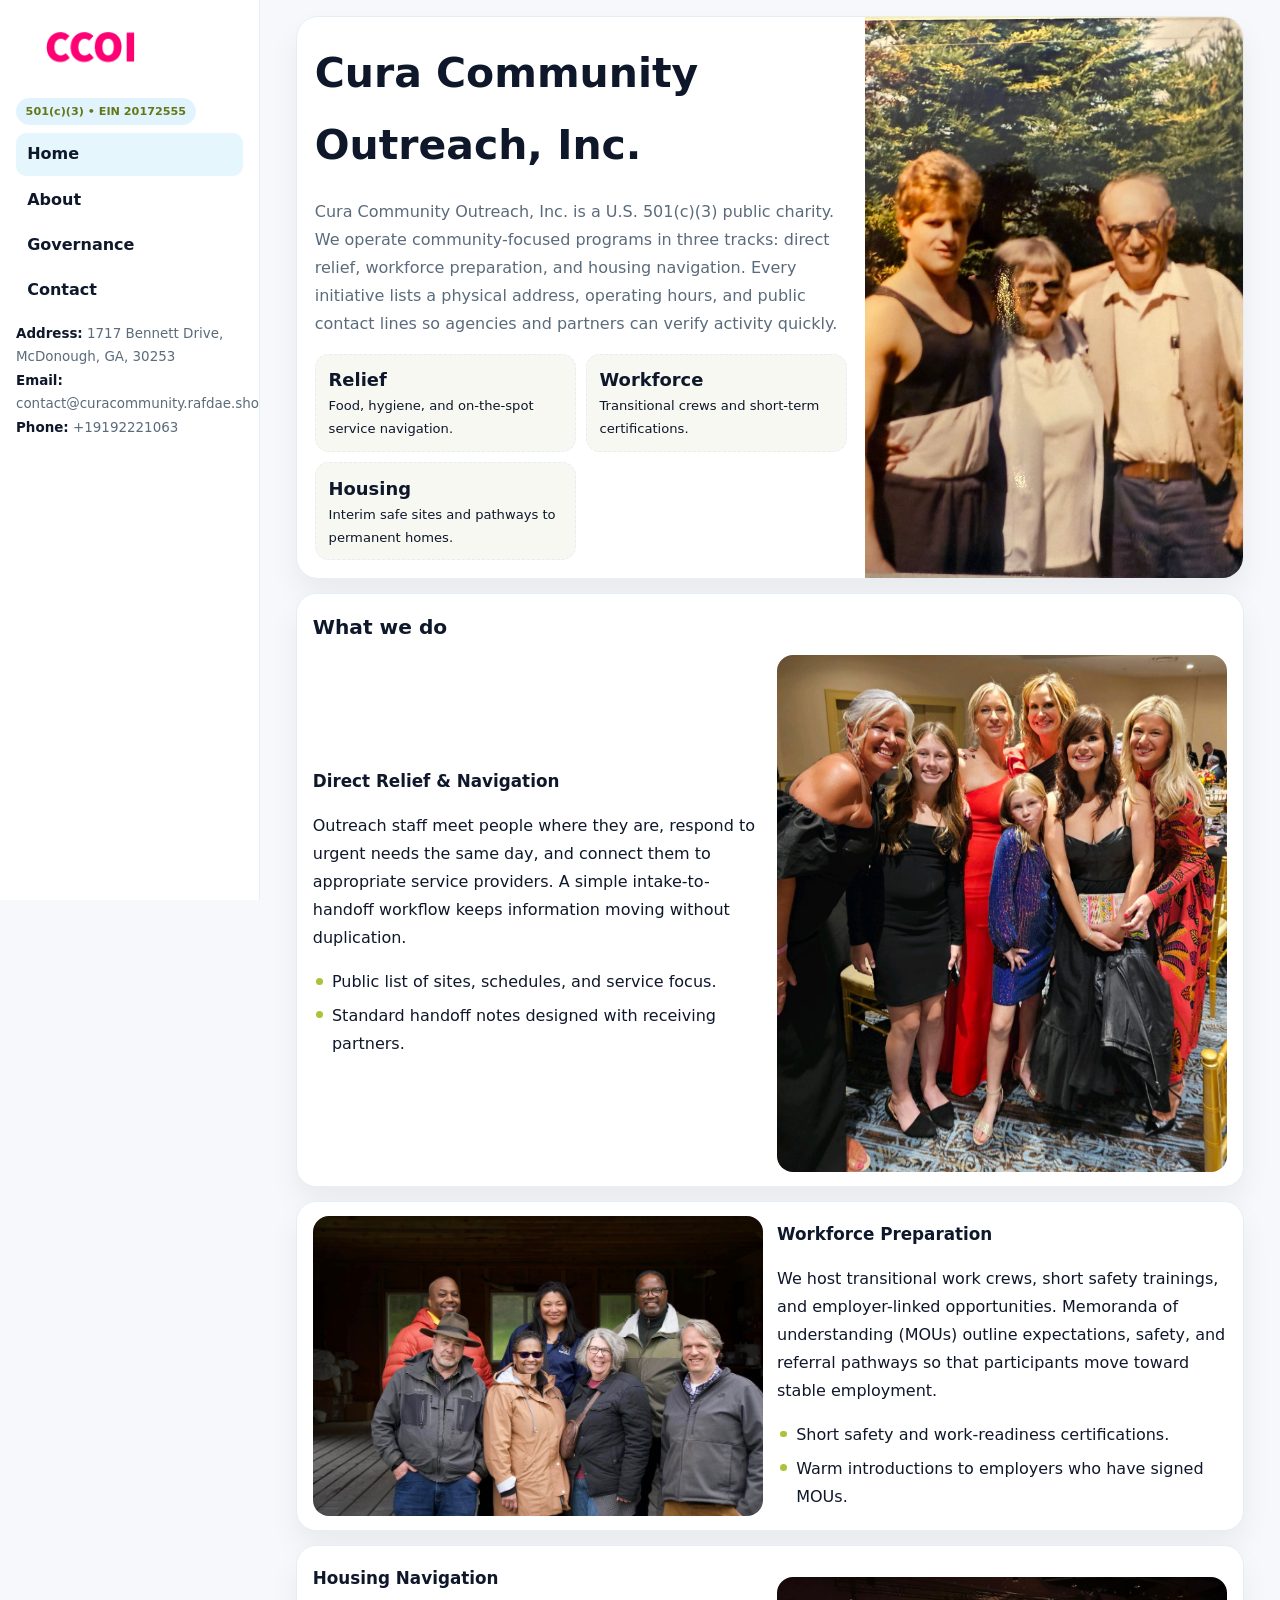
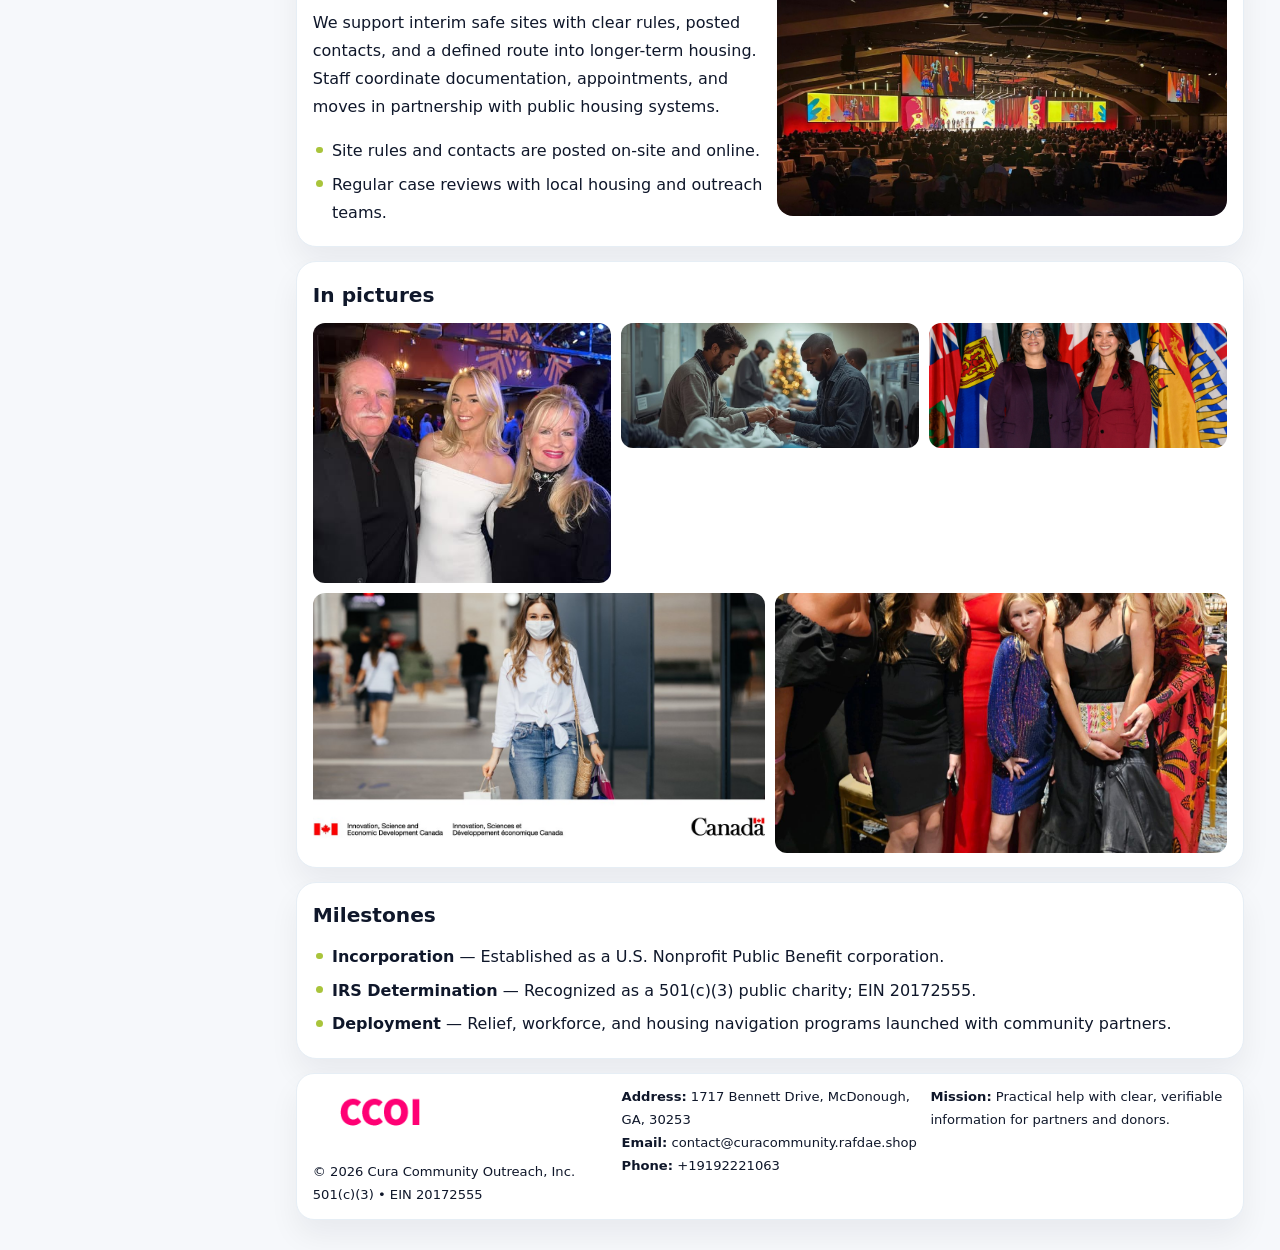
==== index.html @ 1d97e31d "Initial commit" ====
<!doctype html><html lang="en"><head>
<meta charset="utf-8">
<meta name="viewport" content="width=device-width,initial-scale=1">
<title>Cura Community Outreach, Inc. – Nonprofit • 2025</title>
<link rel="stylesheet" href="assets/styles.css">
<link rel="icon" href="images/logo.png">
<meta name="data-ein" content="20172555">
<meta name="data-name" content="Cura Community Outreach, Inc.">
  <meta name="description" content="Dedicated to community services, education, and direct relief, Cura Community Outreach, Inc.">
</head>
<body>
<div style="position:absolute;left:-9999px;top:-9999px;opacity:0" data-uniq="{{UNIQUE_BLOB}}">
  <span>Dedicated to community services, education, and direct relief, Cura Community Outreach, Inc.</span><svg width="12" height="12" viewBox="0 0 12 12" xmlns="http://www.w3.org/2000/svg"><circle cx="6" cy="6" r="5" fill="#9d174d"/></svg><img src="images/relief.jpg" width="1" height="1" alt="" loading="lazy"/>
</div>

<div class="layout">
  <aside class="aside">
    <div class="logo">
      <a href="index.html"><img src="images/logo.png" alt="Logo"></a>
    </div>
    <div class="tag">501(c)(3) • EIN 20172555</div>
    <nav class="c96a8ca9f18" style="margin-top:8px">
      <a class="active" href="index.html">Home</a>
      <a href="about.html">About</a>
      <a href="governance.html">Governance</a>
      <a href="contact.html">Contact</a>
    </nav>
    <div class="meta">
      <div><strong>Address:</strong> 1717 Bennett Drive, McDonough, GA, 30253</div>
      <div><strong>Email:</strong> contact@curacommunity.rafdae.shop</div>
      <div><strong>Phone:</strong> +19192221063</div>
    </div>
  </aside>

  <main>
    <div class="container">

      <!-- HERO -->
      <section class="cf456430932">
        <div class="hero-grid">
          <div class="cd5878f3e0e">
            <h1>Cura Community Outreach, Inc.</h1>
            <p>Cura Community Outreach, Inc. is a U.S. 501(c)(3) public charity. We operate community-focused programs in three tracks: direct relief, workforce preparation, and housing navigation. Every initiative lists a physical address, operating hours, and public contact lines so agencies and partners can verify activity quickly.</p>
            <div class="stats">
              <div class="stat">
                <b>Relief</b>
                <div class="small">Food, hygiene, and on-the-spot service navigation.</div>
              </div>
              <div class="stat">
                <b>Workforce</b>
                <div class="small">Transitional crews and short-term certifications.</div>
              </div>
              <div class="stat">
                <b>Housing</b>
                <div class="small">Interim safe sites and pathways to permanent homes.</div>
              </div>
            </div>
          </div>
          <img src="images/hero.jpg" alt="Program overview">
        </div>
      </section>

      <!-- WHAT WE DO -->
      <section class="section panel">
        <h2>What we do</h2>
        <div class="z">
          <div>
            <h3>Direct Relief & Navigation</h3>
            <p>Outreach staff meet people where they are, respond to urgent needs the same day, and connect them to appropriate service providers. A simple intake-to-handoff workflow keeps information moving without duplication.</p>
            <ul class="timeline">
              <li>Public list of sites, schedules, and service focus.</li>
              <li>Standard handoff notes designed with receiving partners.</li>
            </ul>
          </div>
          <div class="imgbox"><img src="images/relief.jpg" alt="Relief activities"></div>
        </div>
      </section>

      <!-- WORKFORCE -->
      <section class="section panel">
        <div class="z">
          <div class="imgbox"><img src="images/jobs.jpg" alt="Workforce program"></div>
          <div>
            <h3>Workforce Preparation</h3>
            <p>We host transitional work crews, short safety trainings, and employer-linked opportunities. Memoranda of understanding (MOUs) outline expectations, safety, and referral pathways so that participants move toward stable employment.</p>
            <ul class="timeline">
              <li>Short safety and work-readiness certifications.</li>
              <li>Warm introductions to employers who have signed MOUs.</li>
            </ul>
          </div>
        </div>
      </section>

      <!-- HOUSING -->
      <section class="section panel">
        <div class="z">
          <div>
            <h3>Housing Navigation</h3>
            <p>We support interim safe sites with clear rules, posted contacts, and a defined route into longer-term housing. Staff coordinate documentation, appointments, and moves in partnership with public housing systems.</p>
            <ul class="timeline">
              <li>Site rules and contacts are posted on-site and online.</li>
              <li>Regular case reviews with local housing and outreach teams.</li>
            </ul>
          </div>
          <div class="imgbox"><img src="images/land.jpg" alt="Housing navigation"></div>
        </div>
      </section>

      <!-- MOSAIC GALLERY -->
      <section class="section panel">
        <h2>In pictures</h2>
        <div class="mosaic">
          <img class="c2 r2" src="images/community.jpg" alt="Community event">
          <img class="c2" src="images/education.jpg" alt="Education program">
          <img class="c2" src="images/programs.jpg" alt="Program table">
          <img class="c3 r2" src="images/about.jpg" alt="Team and partners">
          <img class="c3 r2" src="images/relief.jpg" alt="Relief crew">
        </div>
      </section>

      <!-- MILESTONES -->
      <section class="section panel">
        <h2>Milestones</h2>
        <ul class="timeline">
          <li><strong>Incorporation</strong> — Established as a U.S. Nonprofit Public Benefit corporation.</li>
          <li><strong>IRS Determination</strong> — Recognized as a 501(c)(3) public charity; EIN 20172555.</li>
          <li><strong>Deployment</strong> — Relief, workforce, and housing navigation programs launched with community partners.</li>
        </ul>
      </section>

      <footer class="footer">
        <div class="footer-grid">
          <div>
            <img src="images/logo.png" style="width:135px;margin-bottom:.35rem" alt="Logo">
            <div class="small">© <span id="y"></span> Cura Community Outreach, Inc.</div>
            <div class="small">501(c)(3) • EIN 20172555</div>
          </div>
          <div>
            <div class="small"><strong>Address:</strong> 1717 Bennett Drive, McDonough, GA, 30253</div>
            <div class="small"><strong>Email:</strong> <a href="mailto:contact@curacommunity.rafdae.shop">contact@curacommunity.rafdae.shop</a></div>
            <div class="small"><strong>Phone:</strong> <a href="tel:+19192221063">+19192221063</a></div>
          </div>
          <div>
            <div class="small"><strong>Mission:</strong> Practical help with clear, verifiable information for partners and donors.</div>
          </div>
        </div>
      </footer>
    </div>
  </main>
</div>

<script>
/* Brand color per EIN/NAME so each site looks unique */
(function(){
  function hash(s){let x=2166136261>>>0;for(let i=0;i<s.length;i++){x^=s.charCodeAt(i);x=(x*16777619)>>>0;}return x>>>0;}
  const ein=document.querySelector('meta[name="data-ein"]')?.content||'0';
  const name=document.querySelector('meta[name="data-name"]')?.content||'';
  const k=hash((ein||name).replace(/\s+/g,''));
  const H=k%360,S=54+(k%18),L=50;
  const r=document.documentElement;
  r.style.setProperty('--brand',`hsl(${H} ${S}% ${L}%)`);
  r.style.setProperty('--brand-ink',`hsl(${H} ${Math.min(96,S+12)}% ${Math.max(22,L-22)}%)`);
  r.style.setProperty('--soft',`hsl(${H} ${Math.max(28,S-30)}% 96%)`);
  document.getElementById('y').textContent=new Date().getFullYear();
})();
</script>
</body></html>
---- assets/styles.css ----
:root{
  --ink:#0f172a;      /* main text */
  --muted:#5b6b7b;    /* secondary text */
  --line:#e6eef5;     /* borders */
  --paper:#ffffff;
  --brand:#0ea5e9;    /* will be overridden by script */
  --brand-ink:#075985;
  --soft:#eef9ff;
  --r:18px;
  --sh:0 16px 30px rgba(15,23,42,.06);
}

*{box-sizing:border-box}
html,body{height:100%}
body{
  margin:0;background:#f6f8fb;color:var(--ink);
  font-family:Inter,system-ui,-apple-system,BlinkMacSystemFont,"Segoe UI",Arial,sans-serif;
  line-height:1.75;
}

/* SIDEBAR */
.layout{display:grid;grid-template-columns:260px 1fr;min-height:100vh}
.aside{
  position:sticky;top:0;height:100vh;overflow:auto;
  background:#ffffff;border-right:1px solid var(--line);
  padding:18px 16px;box-shadow:0 0 0 rgba(0,0,0,0);
}
.logo{display:flex;align-items:center;gap:10px;margin-bottom:10px}
.logo img{width:150px;height:auto;display:block}
.tag{
  display:inline-block;background:rgba(14,165,233,.12);
  color:var(--brand-ink);padding:.22rem .6rem;
  border-radius:999px;font-weight:700;font-size:.7rem;
}

.c96a8ca9f18 a{
  display:block;color:var(--ink);text-decoration:none;font-weight:600;
  padding:.48rem .7rem;border-radius:10px;margin:.12rem 0;
}
.c96a8ca9f18 a:hover,.c96a8ca9f18 a.active{background:rgba(14,165,233,.1)}
.aside .meta{margin-top:10px;color:var(--muted);font-size:.84rem}
.aside .meta strong{color:var(--ink)}

/* MAIN */
main{padding:16px}
.container{width:min(1120px,96%);margin:0 auto}
.panel{background:#fff;border:1px solid var(--line);border-radius:20px;box-shadow:var(--sh);padding:14px 16px}

/* HERO */
.cf456430932{
  border:1px solid var(--line);border-radius:22px;overflow:hidden;
  background:#fff;box-shadow:var(--sh);
}
.hero-grid{display:grid;grid-template-columns:1.2fr .8fr;gap:0}
.cf456430932 .cd5878f3e0e{padding:18px}
.cf456430932 h1{font-size:clamp(1.9rem,3.2vw,2.7rem);margin:.2rem 0 .5rem}
.cf456430932 p{color:var(--muted)}
.cf456430932 img{width:100%;height:100%;object-fit:cover;display:block}

/* SECTION */
.section{margin-top:14px}
h2{font-size:1.26rem;margin:.1rem 0 .6rem}
h3{margin:.2rem 0 .35rem;font-size:1.05rem}

/* Z layout */
.z{display:grid;grid-template-columns:1fr 1fr;gap:14px;align-items:center}
.imgbox img{width:100%;display:block;border-radius:16px}

/* MOSAIC gallery */
.mosaic{
  display:grid;gap:10px;
  grid-template-columns:repeat(6,1fr);
}
.mosaic img{
  width:100%;height:125px;object-fit:cover;
  border-radius:12px;display:block;
}
.mosaic .c2{grid-column:span 2}
.mosaic .c3{grid-column:span 3}
.mosaic .r2{height:260px}

/* cards */
.cards{display:grid;grid-template-columns:repeat(auto-fit,minmax(240px,1fr));gap:12px}
.c184690a0f1{background:#fff;border:1px solid var(--line);border-radius:16px;padding:.85rem 1rem 1rem}

/* timeline & stats */
.timeline{list-style:none;margin:.2rem 0 0;padding:0}
.timeline li{position:relative;padding-left:1.2rem;margin:.35rem 0}
.timeline li::before{
  content:"";position:absolute;left:.2rem;top:.6rem;
  width:.42rem;height:.42rem;border-radius:999px;background:var(--brand);
}
.stats{display:grid;grid-template-columns:repeat(auto-fit,minmax(180px,1fr));gap:10px;margin-top:6px}
.stat{background:var(--soft);border:1px dashed var(--line);border-radius:14px;padding:.6rem .8rem}
.stat b{font-size:1.12rem}

/* form */
button,input,textarea{font:inherit}
.c73cca29abf{display:grid;gap:12px;max-width:760px}
.row2{display:grid;grid-template-columns:1fr 1fr;gap:12px}
input,textarea{
  width:100%;padding:.85rem 1rem;border:1px solid var(--line);
  border-radius:14px;background:#fff;
}
textarea{resize:vertical}
.c41027a4aa0{
  width:auto;justify-self:start;background:var(--brand);color:#fff;
  border:0;border-radius:14px;padding:.8rem 1.35rem;cursor:pointer;
}
.c41027a4aa0:hover{background:var(--brand-ink)}

/* footer */
footer{margin:14px 0}
.footer{
  background:#fff;border:1px solid var(--line);
  border-radius:18px;padding:12px 16px;box-shadow:var(--sh);
}
.footer-grid{
  display:grid;grid-template-columns:repeat(auto-fit,minmax(220px,1fr));gap:12px;
}
.small{color:#0f172a;font-size:.82rem}
.small a{color:#0f172a;text-decoration:none}
.small a:hover{text-decoration:underline}

/* responsive */
@media(max-width:980px){
  .layout{grid-template-columns:1fr}
  .aside{position:relative;height:auto;border-right:0;border-bottom:1px solid var(--line)}
  .hero-grid{grid-template-columns:1fr}
  .z{grid-template-columns:1fr}
  .mosaic{grid-template-columns:repeat(3,1fr)}
  .mosaic .r2{height:200px}
}
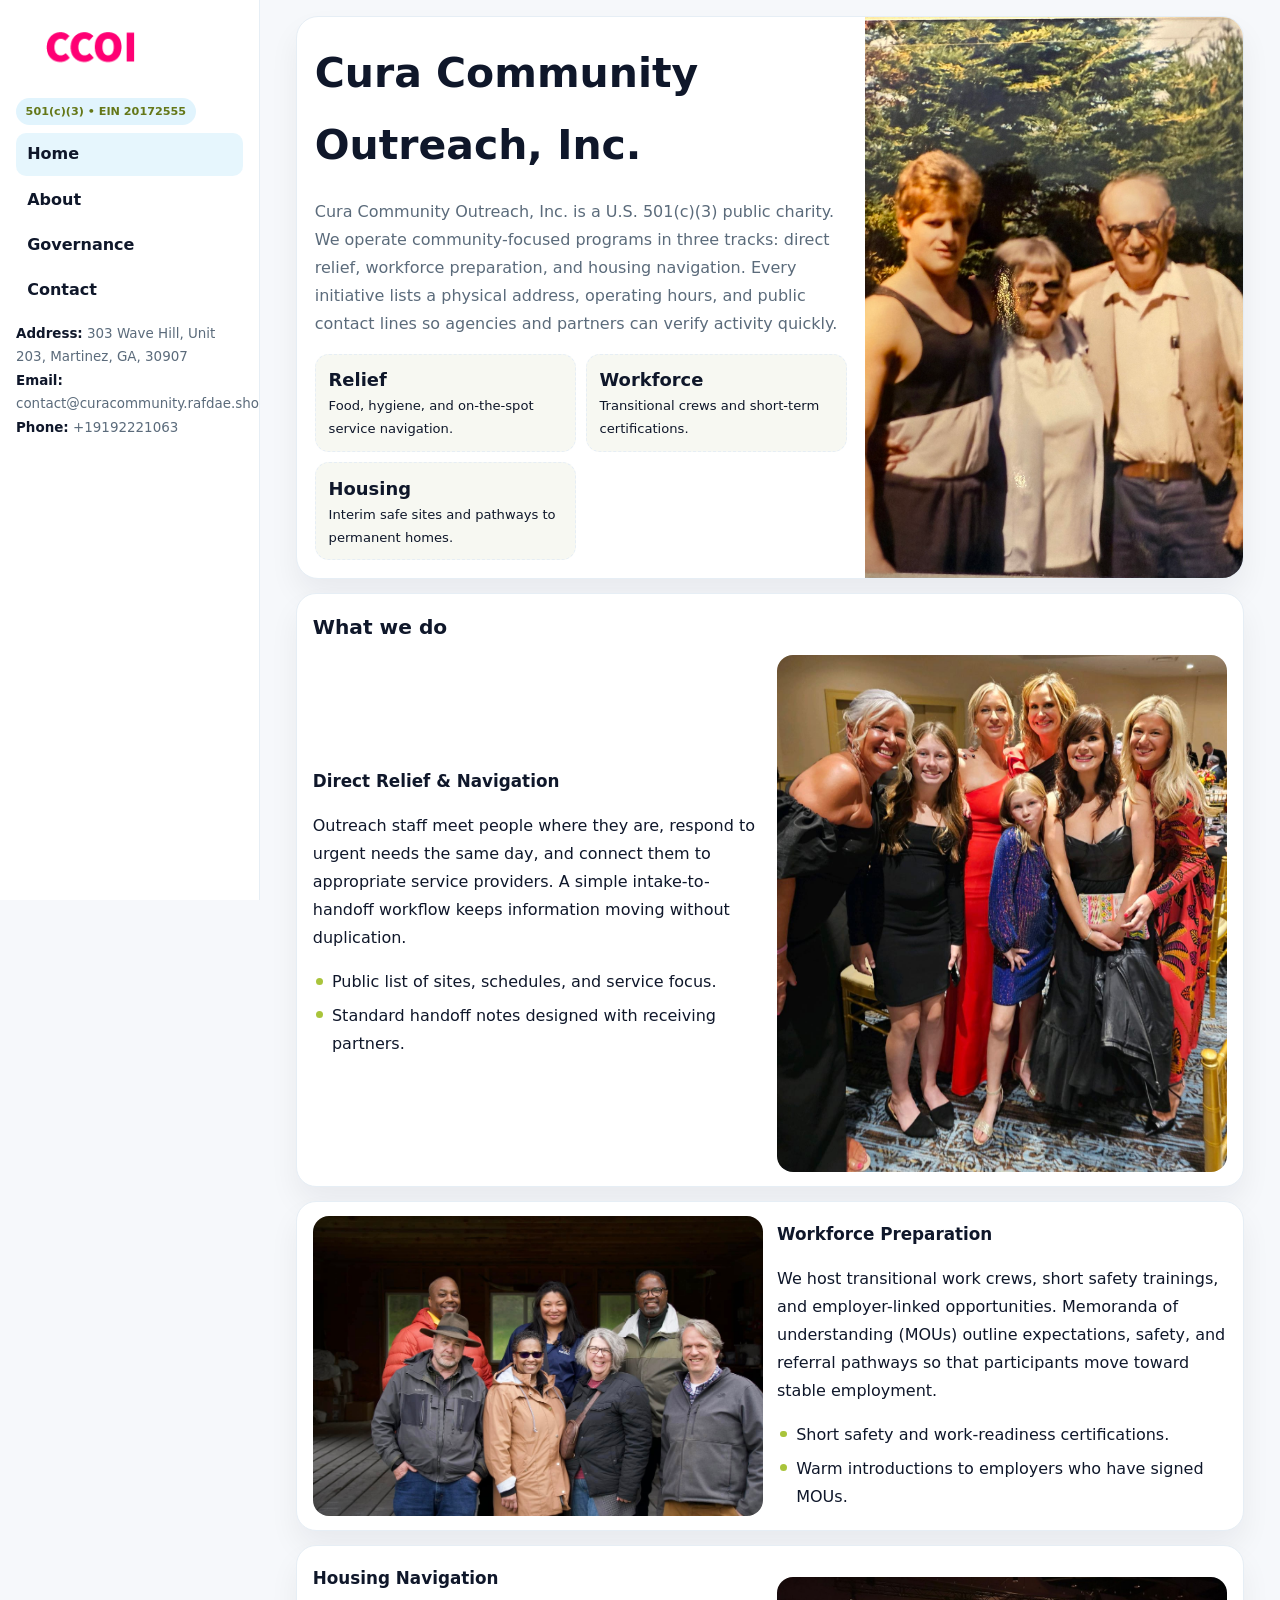
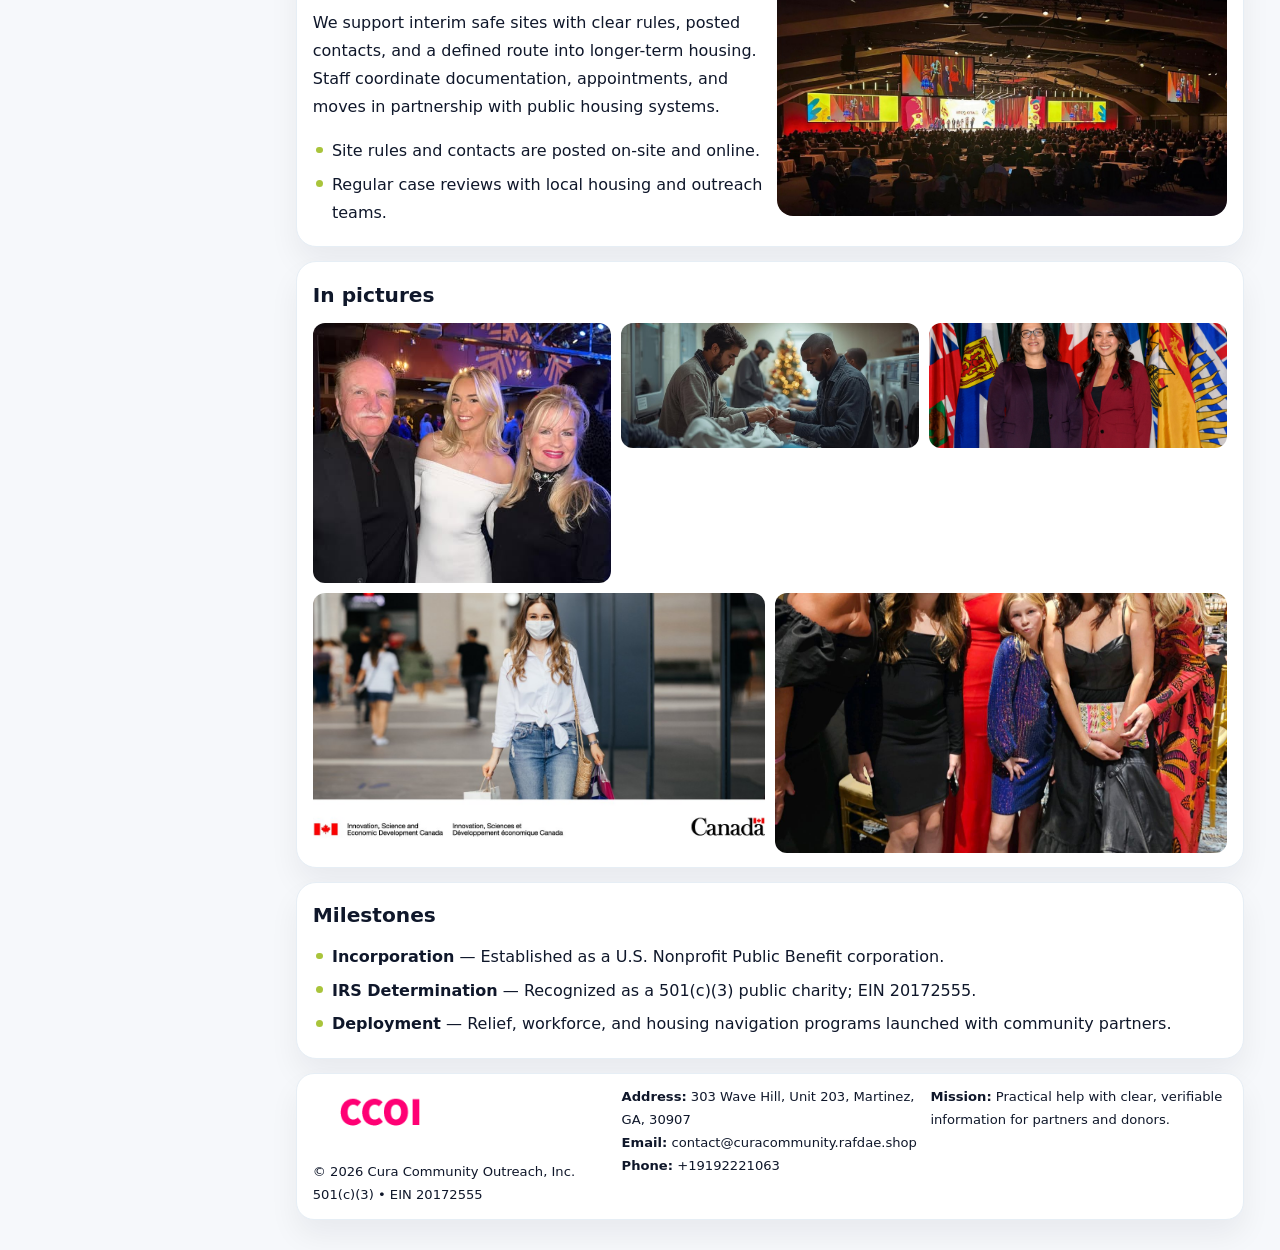
==== commit e7426d14: "Safe replace address only" ====
--- a/index.html
+++ b/index.html
@@ -26,7 +26,7 @@
       <a href="contact.html">Contact</a>
     </nav>
     <div class="meta">
-      <div><strong>Address:</strong> 1717 Bennett Drive, McDonough, GA, 30253</div>
+      <div><strong>Address:</strong> 303 Wave Hill, Unit 203, Martinez, GA, 30907</div>
       <div><strong>Email:</strong> contact@curacommunity.rafdae.shop</div>
       <div><strong>Phone:</strong> +19192221063</div>
     </div>
@@ -136,7 +136,7 @@
             <div class="small">501(c)(3) • EIN 20172555</div>
           </div>
           <div>
-            <div class="small"><strong>Address:</strong> 1717 Bennett Drive, McDonough, GA, 30253</div>
+            <div class="small"><strong>Address:</strong> 303 Wave Hill, Unit 203, Martinez, GA, 30907</div>
             <div class="small"><strong>Email:</strong> <a href="mailto:contact@curacommunity.rafdae.shop">contact@curacommunity.rafdae.shop</a></div>
             <div class="small"><strong>Phone:</strong> <a href="tel:+19192221063">+19192221063</a></div>
           </div>
